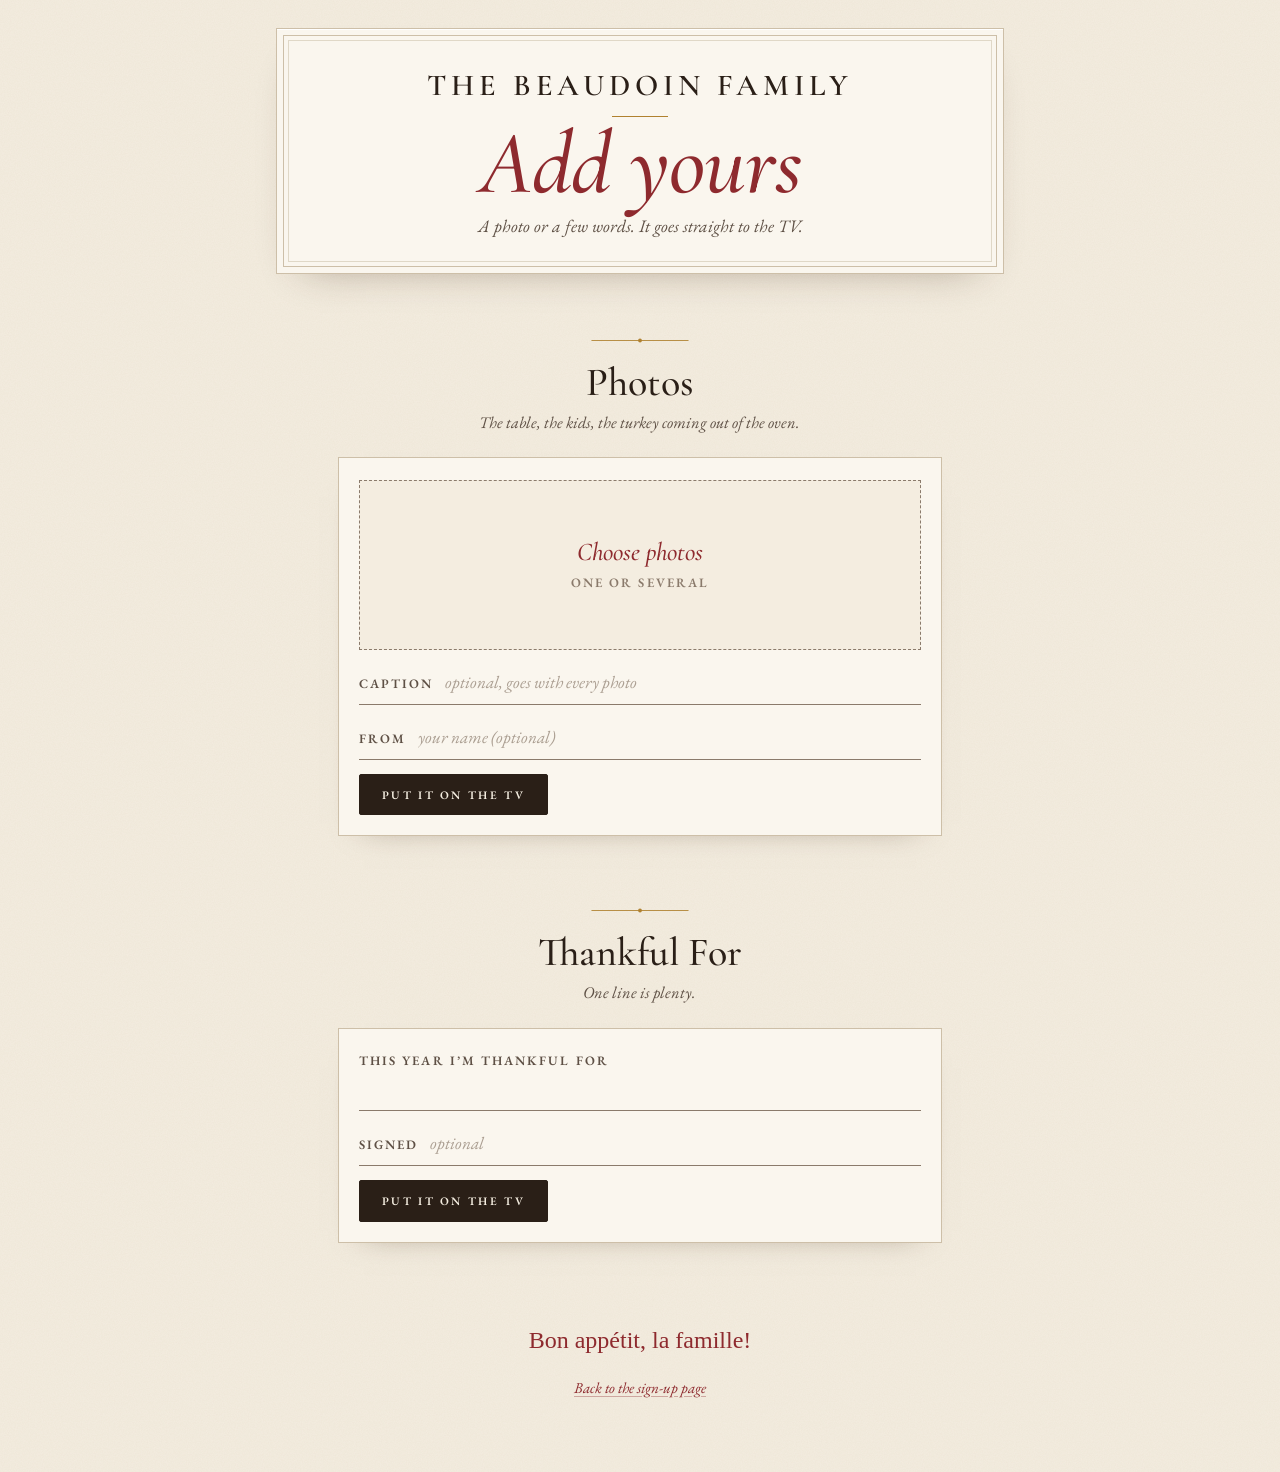
==== add.html @ f59ff9d3 "Add-yours: send several photos at once with progress; picker always resets cleanly after sending Co-" ====
<!doctype html>
<html lang="en">
<head>
<meta charset="utf-8">
<meta name="viewport" content="width=device-width, initial-scale=1, viewport-fit=cover">
<title>Add Yours · Beaudoin Thanksgiving</title>
<meta name="description" content="Add a photo or what you're thankful for. It shows up on the TV.">
<meta name="theme-color" content="#f4ede0">
<meta name="color-scheme" content="light">
<meta name="robots" content="noindex">
<link rel="apple-touch-icon" href="apple-touch-icon.png">
<link rel="icon" href="apple-touch-icon.png" type="image/png">
<link rel="preconnect" href="https://fonts.googleapis.com">
<link rel="preconnect" href="https://fonts.gstatic.com" crossorigin>
<link href="https://fonts.googleapis.com/css2?family=Cormorant+Garamond:ital,wght@0,500;0,600;1,500;1,600&family=EB+Garamond:ital,wght@0,400;0,500;0,600;1,400;1,500&family=Homemade+Apple&display=swap" rel="stylesheet">
<link rel="stylesheet" href="styles.css?v=27">
</head>
<body class="add-page">
<header class="hero">
  <div class="invite">
    <p class="eyebrow">The Beaudoin Family</p>
    <h1>Add yours</h1>
    <p class="where">A photo or a few words. It goes straight to the TV.</p>
  </div>
</header>

<main>
  <section class="block">
    <header class="sec-head">
      <svg class="orn" viewBox="0 0 120 24" aria-hidden="true"><path d="M4 12 H116" stroke="currentColor" stroke-width="1" fill="none"/><circle cx="60" cy="12" r="2.2" fill="currentColor"/></svg>
      <h2>Photos</h2>
      <p class="sub">The table, the kids, the turkey coming out of the oven.</p>
    </header>
    <form id="photoForm" class="sheet" autocomplete="off">
      <label class="pick" id="pick">
        <input type="file" id="pFile" accept="image/*" multiple required>
        <span class="thumbs" id="pThumbs"></span>
        <span class="prompt"><b>Choose photos</b><span class="caps">one or several</span></span>
      </label>
      <p class="pick-note" id="pCount"></p>
      <label class="line"><span class="caps">Caption</span><input id="pCaption" maxlength="100" placeholder="optional, goes with every photo"></label>
      <label class="line"><span class="caps">From</span><input id="pWho" maxlength="40" placeholder="your name (optional)"></label>
      <button class="btn" type="submit" id="pSend">Put it on the TV</button>
    </form>
  </section>

  <section class="block">
    <header class="sec-head">
      <svg class="orn" viewBox="0 0 120 24" aria-hidden="true"><path d="M4 12 H116" stroke="currentColor" stroke-width="1" fill="none"/><circle cx="60" cy="12" r="2.2" fill="currentColor"/></svg>
      <h2>Thankful For</h2>
      <p class="sub">One line is plenty.</p>
    </header>
    <form id="noteForm" class="sheet" autocomplete="off">
      <label class="line tall"><span class="caps">This year I’m thankful for</span><textarea id="tBody" maxlength="140" rows="1" required></textarea></label>
      <label class="line"><span class="caps">Signed</span><input id="tWho" maxlength="40" placeholder="optional"></label>
      <button class="btn" type="submit">Put it on the TV</button>
    </form>
  </section>
</main>

<footer>
  <p class="bon">Bon appétit, la famille!</p>
  <p class="tv-link"><a href="./">Back to the sign-up page</a></p>
</footer>

<div class="thanks-card" id="done" hidden role="dialog" aria-modal="true" aria-labelledby="doneTitle">
  <div class="tc-inner">
    <p class="eyebrow">The Beaudoin Family</p>
    <h2 id="doneTitle">Merci!</h2>
    <div class="tc-photos" id="donePhotos"></div>
    <blockquote id="doneQuote" hidden></blockquote>
    <p class="tc-msg" id="doneMsg"></p>
    <p class="bon">Happy Thanksgiving!</p>
    <button type="button" class="btn" id="doneAgain">Add another</button>
    <a class="tc-back" href="./">Back to the sign-up page</a>
  </div>
</div>
<div id="toast" class="toast" role="status" aria-live="polite"></div>
<script src="config.js?v=27"></script>
<script src="add.js?v=27"></script>
</body>
</html>
---- styles.css ----
/* A printed menu card on Danny & Barb's table: cream paper, brown-black ink, one cranberry accent. */
:root {
  --paper: #f4ede0;
  --paper-2: #ebe1cf;
  --card: #faf6ee;
  --ink: #2a1f17;
  --ink-2: #5e5045;
  --ink-3: #8a7a6b;
  --rule: #cdbfa8;
  --cran: #8e2a2e;
  --ochre: #b0812f;
  --serif: 'EB Garamond', Garamond, 'Times New Roman', serif;
  --display: 'Cormorant Garamond', 'EB Garamond', Garamond, serif;
  color-scheme: light;
}
* { box-sizing: border-box; }
html { scroll-behavior: smooth; scroll-padding-top: 56px; -webkit-text-size-adjust: 100%; }
body {
  margin: 0; color: var(--ink); background-color: var(--paper);
  font: 19px/1.5 var(--serif);
  font-variant-numeric: oldstyle-nums proportional-nums;
  -webkit-font-smoothing: antialiased;
  -webkit-tap-highlight-color: transparent;
  /* paper grain */
  background-image: url("data:image/svg+xml,%3Csvg xmlns='http://www.w3.org/2000/svg' width='220' height='220'%3E%3Cfilter id='n'%3E%3CfeTurbulence type='fractalNoise' baseFrequency='.85' numOctaves='3' stitchTiles='stitch'/%3E%3CfeColorMatrix values='0 0 0 0 .35 0 0 0 0 .25 0 0 0 0 .15 0 0 0 .07 0'/%3E%3C/filter%3E%3Crect width='100%25' height='100%25' filter='url(%23n)'/%3E%3C/svg%3E");
}
button, input, textarea { font: inherit; color: inherit; }
::selection { background: rgba(142,42,46,.18); }
.caps { font-size: .68em; font-weight: 600; letter-spacing: .16em; text-transform: uppercase; font-variant-numeric: lining-nums; }
.sep { color: var(--ochre); margin: 0 .5em; }
.loading { color: var(--ink-3); font-style: italic; }

/* ---------- hero: the invitation ---------- */
.hero { max-width: 760px; margin: 0 auto; padding: 28px 16px 0; text-align: center; }
.invite {
  position: relative; padding: 30px 22px 28px; background: var(--card);
  outline: 1px solid var(--rule); outline-offset: -8px;
  border: 1px solid var(--rule);
  box-shadow: 0 1px 0 #fff inset, 0 18px 40px -28px rgba(60,35,15,.45);
}
.invite::before { content: ''; position: absolute; inset: 11px; border: 1px solid var(--rule); pointer-events: none; opacity: .55; }
.invite { padding-top: 38px; }
#title { cursor: default; -webkit-user-select: none; user-select: none; }
.eyebrow { margin: 0; font: 600 clamp(1.3rem, 5.6vw, 1.9rem)/1.15 var(--display); letter-spacing: .16em; text-transform: uppercase; color: var(--ink); }
.eyebrow::after { content: ''; display: block; width: 56px; height: 1px; margin: 12px auto 6px; background: var(--ochre); }
h1 { margin: -4px 0 4px; font: italic 500 clamp(3.4rem, 15vw, 5.6rem)/1 var(--display); color: var(--cran); letter-spacing: -.01em; }
.when { margin: 0; font-size: 1.12rem; }
.when .nw { white-space: nowrap; }
@media (max-width: 430px) { .when .sep { display: none; } .when .nw { display: block; } }
.where { margin: 0; color: var(--ink-2); font-style: italic; }
.links { margin: 14px 0 0; }
.link { border: 0; background: none; padding: 0; cursor: pointer; color: var(--cran); font-size: .95rem; text-decoration: underline; text-decoration-color: rgba(142,42,46,.35); text-underline-offset: 3px; }
.link:hover { text-decoration-color: var(--cran); }
.countdown { margin: 14px 0 0; font-size: .7rem; letter-spacing: .24em; text-transform: uppercase; color: var(--ink-3); }

/* ---------- the status ---------- */
.status { margin: 34px auto 0; max-width: 640px; }
.headline { margin: 0; font: italic 500 clamp(2.3rem, 9vw, 3.3rem)/1.05 var(--display); color: var(--ink); }
.subline { margin: 6px 0 0; font-size: .74rem; font-weight: 600; letter-spacing: .24em; text-transform: uppercase; color: var(--ink-2); }
.needed { margin: 22px auto 0; max-width: 34em; padding: 12px 4px; border-top: 1px solid var(--rule); border-bottom: 1px solid var(--rule); font-style: italic; font-size: 1.08rem; line-height: 1.55; color: var(--ink-2); }
.needed .caps { font-style: normal; color: var(--cran); margin-right: .7em; }
.needed button { border: 0; background: none; padding: 0; cursor: pointer; font: inherit; color: var(--ink); text-decoration: underline; text-decoration-color: rgba(142,42,46,.35); text-underline-offset: 3px; }
.needed button:hover { color: var(--cran); text-decoration-color: var(--cran); }
.needed.done { color: var(--ink); }
.cards { list-style: none; margin: 22px 0 0; padding: 0; display: flex; flex-wrap: wrap; justify-content: center; gap: 10px; }
.pc { position: relative; flex: 0 0 158px; padding: 12px 16px 10px; background: var(--card); border: 1px solid var(--rule); box-shadow: 0 8px 16px -14px rgba(60,35,15,.6); text-align: center; }
.pc b { display: block; font: italic 500 1.25rem/1.15 var(--display); color: var(--ink); overflow-wrap: anywhere; }
.pc span { display: block; margin-top: 3px; font-size: .6rem; font-weight: 600; letter-spacing: .18em; text-transform: uppercase; color: var(--ink-3); }
.pc.empty { background: transparent; border-style: dashed; border-color: var(--ink-3); box-shadow: none; }
.pc.empty a { text-decoration: none; color: inherit; display: block; }
.pc.empty b { color: var(--cran); }
.status.animate .pc { animation: card-in .5s ease-out both; animation-delay: calc(var(--i) * 70ms + 150ms); }
@keyframes card-in { from { opacity: 0; transform: translateY(6px); } }
@media (max-width: 520px) { .pc { flex-basis: calc(50% - 5px); } }

/* ---------- nav ---------- */
.jump { position: sticky; top: 0; z-index: 20; display: flex; justify-content: center; gap: clamp(14px, 5vw, 34px); margin-top: 28px; padding: 12px 16px;
  background: rgba(244,237,224,.94); backdrop-filter: blur(6px); -webkit-backdrop-filter: blur(6px);
  border-top: 1px solid var(--rule); border-bottom: 1px solid var(--rule); }
.jump a { color: var(--ink); text-decoration: none; font-size: .7rem; font-weight: 600; letter-spacing: .2em; text-transform: uppercase; }
.jump a:hover { color: var(--cran); }

/* ---------- sections ---------- */
main { max-width: 640px; margin: 0 auto; padding: 0 18px; }
.block { padding: 56px 0 8px; }
.sec-head { text-align: center; margin-bottom: 22px; }
.orn { display: block; width: 104px; height: 21px; margin: 0 auto 10px; color: var(--ochre); }
h2 { margin: 0; font: 500 2.5rem/1.05 var(--display); color: var(--ink); }
.sub { margin: 8px auto 0; max-width: 28em; color: var(--ink-2); font-style: italic; font-size: 1.02rem; }
.pan-note { margin: 0 0 8px; padding: 12px 0; border-top: 1px solid var(--rule); border-bottom: 1px solid var(--rule); font-size: .95rem; color: var(--ink-2); text-align: center; }
.pan-note .caps { color: var(--cran); margin-right: .5em; }

/* fresh ink: something that just changed fades in */
.fresh { animation: ink 2.4s ease-out; }
@keyframes ink { 0% { background: rgba(176,129,47,.28); } 100% { background: transparent; } }
.dish-row.fresh .who, .pc.fresh b { animation: inkText 1.2s ease-out; }
@keyframes inkText { from { opacity: 0; filter: blur(2px); } to { opacity: 1; filter: none; } }
@media (prefers-reduced-motion: reduce) { .fresh, .dish-row.fresh .who, .pc.fresh b { animation: none; } }

/* ---------- the menu ---------- */
.course { margin-top: 34px; }
.course-head { display: flex; align-items: center; gap: 14px; margin-bottom: 4px; }
.course-head::before, .course-head::after { content: ''; flex: 1; height: 1px; background: var(--rule); }
.course-head h3 { margin: 0; font-size: .78rem; font-weight: 600; letter-spacing: .26em; text-transform: uppercase; color: var(--cran); white-space: nowrap; }
.course-sub { margin: 0 0 6px; text-align: center; font-style: italic; color: var(--ink-3); font-size: .95rem; }
.dishes { list-style: none; margin: 0; padding: 0; }
/* each row: [dish name][dotted leader][who + count]; the hint sits under the dish name */
.dish-row { display: grid; grid-template-columns: fit-content(62%) minmax(18px, 1fr) fit-content(58%); column-gap: 8px; align-items: baseline; grid-template-rows: auto 1fr;
  width: 100%; padding: 11px 2px; border: 0; background: none; text-align: left; cursor: pointer; border-bottom: 1px solid rgba(205,191,168,.45); }
.dishes li:last-child .dish-row { border-bottom: 0; }
.dish-row .nm { grid-column: 1; grid-row: 1; font-weight: 500; font-size: 1.12rem; line-height: 1.25; transition: color .15s; }
.dish-row:hover .nm, .dish-row:focus-visible .nm { color: var(--cran); }
.dish-row .lead { grid-column: 2; grid-row: 1; align-self: baseline; border-bottom: 1.5px dotted var(--rule); transform: translateY(-5px); }
.dish-row .st { grid-column: 3; grid-row: 1 / span 2; text-align: right; }
.dish-row .who { display: block; font-style: italic; font-size: .98rem; line-height: 1.3; color: var(--ink); }
.dish-row .who .p { white-space: nowrap; }
.dish-row .who .x2 { margin-left: .25em; font-style: normal; font-size: .82em; color: var(--ochre); font-variant-numeric: lining-nums; }
.dish-row .who.add { font-style: italic; color: var(--cran); text-decoration: underline; text-decoration-color: rgba(142,42,46,.35); text-underline-offset: 3px; }
.dish-row .who.open { font-style: normal; font-size: .68rem; font-weight: 600; letter-spacing: .18em; text-transform: uppercase; color: var(--cran); }
.dish-row .hint { grid-column: 1 / 3; grid-row: 2; align-self: start; color: var(--ink-3); font-style: italic; font-size: .88rem; line-height: 1.3; }
.dish-row .n { display: block; font-size: .64rem; font-weight: 600; letter-spacing: .16em; text-transform: uppercase; color: var(--ink-3); font-variant-numeric: lining-nums; }
.dish-row.full .n { color: var(--ochre); }
.dish-row.host { cursor: default; }
.add-other { display: block; margin: 10px auto 0; border: 0; background: none; cursor: pointer; color: var(--ink-2); font-style: italic; font-size: .98rem; text-decoration: underline; text-decoration-color: var(--rule); text-underline-offset: 3px; }
.add-other:hover { color: var(--cran); text-decoration-color: var(--cran); }

/* ---------- guests ---------- */
.total { margin: 0 0 10px; text-align: center; font-size: 1.15rem; }
.total i { color: var(--ink-2); }
.ledger { list-style: none; margin: 0 0 26px; padding: 0; border-top: 1px solid var(--ink); }
.ledger li { border-bottom: 1px solid var(--rule); }
.ledger button { width: 100%; display: flex; align-items: baseline; gap: 12px; padding: 10px 2px; border: 0; background: none; text-align: left; cursor: pointer; }
.ledger .fam { flex: 1; min-width: 0; font-size: 1.08rem; }
.ledger .fam small { display: block; font-style: italic; color: var(--ink-3); font-size: .88rem; }
.ledger .cnt { color: var(--ink-2); font-size: .95rem; white-space: nowrap; }
.ledger button:hover .fam { color: var(--cran); }

/* ---------- forms as a filled-in card ---------- */
.sheet { display: grid; gap: 14px; padding: 22px 20px 20px; background: var(--card); border: 1px solid var(--rule); box-shadow: 0 14px 30px -26px rgba(60,35,15,.5); }
.line { display: flex; align-items: baseline; gap: 12px; border-bottom: 1px solid var(--ink-3); padding-bottom: 2px; }
.line .caps { flex: none; color: var(--ink-2); }
.line.tall { flex-direction: column; gap: 2px; align-items: stretch; }
.line input, .line textarea { flex: 1; min-width: 0; border: 0; background: transparent; padding: 6px 0; font-size: 1.08rem; outline: 0; }
.line textarea { resize: none; line-height: 1.4; font-style: italic; height: auto; overflow: hidden; }
.line:focus-within { border-bottom-color: var(--cran); }
.line:focus-within .caps { color: var(--cran); }
::placeholder { color: var(--ink-3); opacity: .7; font-style: italic; }
.counts { display: flex; gap: 10px 28px; flex-wrap: wrap; }
.stepper { display: flex; align-items: center; gap: 10px; }
.stepper .caps { color: var(--ink-2); width: 5.6em; }
.stepper button { width: 32px; height: 32px; border-radius: 50%; border: 1px solid var(--ink-3); background: transparent; cursor: pointer; font-size: 1.05rem; line-height: 1; color: var(--ink); }
.stepper button:active { background: var(--paper-2); }
.stepper.qty { padding: 2px 0 4px; border-bottom: 1px solid var(--ink-3); }
.stepper.qty .caps { width: auto; white-space: nowrap; margin-right: 6px; }
.stepper output { min-width: 1.4em; text-align: center; font-size: 1.25rem; font-variant-numeric: lining-nums; }
.btn { justify-self: start; display: inline-flex; align-items: center; justify-content: center; padding: 11px 22px; border: 1px solid var(--ink); border-radius: 2px; background: var(--ink); color: var(--paper); cursor: pointer;
  font-size: .72rem; font-weight: 600; letter-spacing: .2em; text-transform: uppercase; text-decoration: none; transition: background .15s, border-color .15s; }
.btn:hover { background: var(--cran); border-color: var(--cran); }
.btn.ghost { background: transparent; color: var(--ink); }
.btn.ghost:hover { background: var(--paper-2); }
.btn.warn { background: transparent; color: var(--cran); border-color: var(--cran); }

/* ---------- thankful ---------- */
.quotes { margin-bottom: 26px; }
.quotes .empty { text-align: center; font-style: italic; color: var(--ink-3); margin: 0; }
.quote { position: relative; margin: 0; padding: 18px 8px 18px; text-align: center; }
.quote + .quote::before { content: '❧'; position: absolute; top: -12px; left: 50%; transform: translateX(-50%); color: var(--ochre); font-size: 1rem; }
.quote p { margin: 0; font: italic 500 1.55rem/1.25 var(--display); color: var(--ink); }
.quote p::before { content: '“'; color: var(--cran); }
.quote p::after { content: '”'; color: var(--cran); }
.quote cite { display: block; margin-top: 6px; font-style: normal; font-size: .66rem; font-weight: 600; letter-spacing: .2em; text-transform: uppercase; color: var(--ink-3); }
.quote .x { border: 0; background: none; cursor: pointer; color: var(--ink-3); font-size: .7rem; letter-spacing: .14em; text-transform: uppercase; text-decoration: underline; margin-left: 8px; }

/* ---------- forecast ---------- */
.live { display: flex; align-items: center; justify-content: center; gap: 8px; margin: -6px 0 16px; font-size: .64rem; font-weight: 600; letter-spacing: .18em; text-transform: uppercase; color: var(--cran); font-variant-numeric: lining-nums; }
.live[hidden] { display: none; }
.live .dot { position: relative; width: 7px; height: 7px; border-radius: 50%; background: var(--cran); }
.live .dot::after { content: ''; position: absolute; inset: -4px; border-radius: 50%; border: 1.5px solid var(--cran); animation: ping 2s ease-out infinite; }
@keyframes ping { from { transform: scale(.4); opacity: .9; } to { transform: scale(1.6); opacity: 0; } }
@media (prefers-reduced-motion: reduce) { .live .dot::after { animation: none; opacity: 0; } }
.live b { font-weight: 600; color: var(--ink-3); }
.weather { margin: 0 auto; max-width: 30em; text-align: center; font: 500 1.6rem/1.3 var(--display); }
.weather em { display: block; margin-top: 10px; font: italic 400 1.05rem var(--serif); color: var(--ink-2); }
.weather small { display: block; margin-top: 8px; font: .66rem var(--serif); font-weight: 600; letter-spacing: .18em; text-transform: uppercase; color: var(--ink-3); }

/* ---------- footer ---------- */
footer { text-align: center; padding: 64px 16px 72px; }
.bon { margin: 6px 0 14px; font: 1.5rem/1.6 'Homemade Apple', cursive; color: var(--cran); }
footer .small { color: var(--ink-3); margin: 0; }
.tv-link { margin: 18px 0 0; font-style: italic; color: var(--ink-3); font-size: .95rem; }
.tv-link a { color: var(--cran); text-decoration-color: rgba(142,42,46,.35); text-underline-offset: 3px; }

/* ---------- dialog ---------- */
dialog { width: min(440px, calc(100% - 28px)); max-height: calc(100dvh - 40px); padding: 0; border: 1px solid var(--rule); border-radius: 2px; background: var(--card); color: var(--ink);
  outline: 1px solid var(--rule); outline-offset: -7px; box-shadow: 0 30px 70px -20px rgba(40,22,10,.5); }
dialog[open] { animation: rise .25s ease-out; }
dialog.morphing { animation: none; }
@keyframes rise { from { opacity: 0; transform: translateY(8px); } }
dialog::backdrop { background: rgba(42,31,23,.42); }
dialog form { padding: 26px 24px 22px; }
dialog h3 { margin: 0 0 4px; font: 500 2rem/1.1 var(--display); text-align: center; }
.dlg-note { margin: 0 0 16px; text-align: center; font-style: italic; color: var(--ink-2); font-size: .98rem; }
.dlg-who { list-style: none; margin: 0 0 18px; padding: 0; border-top: 1px solid var(--rule); }
.dlg-who li { border-bottom: 1px solid var(--rule); }
.dlg-who button { width: 100%; display: flex; gap: 10px; align-items: baseline; padding: 9px 2px; border: 0; background: none; text-align: left; cursor: pointer; }
.dlg-who b { font-weight: 500; }
.dlg-who i { color: var(--ink-3); flex: 1; }
.dlg-who .edit { font-size: .64rem; font-weight: 600; letter-spacing: .16em; text-transform: uppercase; color: var(--cran); }
.dlg-fields { display: grid; gap: 14px; margin-bottom: 8px; }
.check { display: flex; gap: 10px; align-items: center; font-style: italic; color: var(--ink-2); }
.check input { width: 18px; height: 18px; accent-color: var(--cran); }
.dlg-actions { display: flex; flex-direction: column-reverse; gap: 8px; margin-top: 20px; }
.dlg-actions .btn { width: 100%; }
.dlg-actions .btn.ghost { border-color: transparent; color: var(--ink-2); }
.dlg-actions .btn.ghost:hover { background: transparent; color: var(--ink); }
.cal-opts { display: grid; gap: 10px; }
.cal-opts .btn { justify-self: stretch; }

/* ---------- toast + full house ---------- */
.toast { position: fixed; z-index: 50; left: 50%; bottom: 22px; transform: translate(-50%, 16px); opacity: 0; pointer-events: none; max-width: calc(100% - 32px);
  padding: 11px 18px; background: var(--ink); color: var(--paper); border-radius: 2px; font-style: italic; font-size: 1rem; text-align: center; transition: .25s; }
.toast.show { opacity: 1; transform: translate(-50%, 0); }
.fullhouse { position: fixed; z-index: 60; left: 50%; top: 18px; width: max-content; max-width: calc(100% - 32px); transform: translate(-50%, -160%); visibility: hidden;
  padding: 16px 26px; text-align: center; background: var(--card); border: 1px solid var(--rule); outline: 1px solid var(--rule); outline-offset: -6px; box-shadow: 0 24px 50px -20px rgba(40,22,10,.45);
  transition: transform .6s cubic-bezier(.3,1.3,.5,1), visibility .6s; cursor: pointer; }
.fullhouse.show { transform: translate(-50%, 0); visibility: visible; }
.fullhouse b { display: block; font: italic 500 1.7rem var(--display); color: var(--cran); }
.fullhouse span { font-style: italic; color: var(--ink-2); font-size: .95rem; }

@media (prefers-reduced-motion: reduce) {
  html { scroll-behavior: auto; }
}
@media (min-width: 720px) {
  .when { font-size: 1.3rem; }
  .where { font-size: 1.1rem; }
  .invite { padding: 40px 40px 34px; }
}
@media (max-width: 420px) {
  body { font-size: 18px; }
  .invite { padding: 26px 16px 24px; }
  h2 { font-size: 2.2rem; }
}

/* ---------- "add yours" page ---------- */
.pick { position: relative; display: flex; align-items: center; justify-content: center; min-height: 170px; border: 1.5px dashed var(--ink-3); background: var(--paper); cursor: pointer; overflow: hidden; text-align: center; }
.pick input { position: absolute; inset: 0; opacity: 0; cursor: pointer; }
.pick .thumbs { display: none; }
.pick.has { min-height: 0; align-items: stretch; }
.pick.has .prompt { display: none; }
.pick.has .thumbs { display: grid; width: 100%; grid-template-columns: repeat(3, 1fr); gap: 6px; padding: 8px; }
.pick .thumbs img { display: block; width: 100%; aspect-ratio: 1; object-fit: cover; background: var(--paper-2); }
.pick .thumbs.one { grid-template-columns: 1fr; }
.pick .thumbs.one img { aspect-ratio: auto; max-height: 340px; object-fit: contain; }
.pick-note { margin: -6px 0 0; font-style: italic; font-size: .9rem; color: var(--ink-3); text-align: center; }
.pick-note:empty { display: none; }
.pick b { display: block; font: italic 500 1.6rem var(--display); color: var(--cran); }
.pick .caps { color: var(--ink-3); }
.btn:disabled { opacity: .6; cursor: default; }

/* ---------- live presence on the menu ---------- */
.dish-row .looking { grid-column: 1 / -1; grid-row: 3; margin-top: 2px; font-style: italic; font-size: .86rem; color: var(--ochre); animation: breathe 1.6s ease-in-out infinite; }
@keyframes breathe { 50% { opacity: .45; } }
@media (prefers-reduced-motion: reduce) { .dish-row .looking { animation: none; } }

/* ---------- smooth transitions between the menu and the sign-up box ---------- */
::view-transition-group(card) { animation-duration: .42s; animation-timing-function: cubic-bezier(.3,.9,.3,1); overflow: clip; background: var(--card); box-shadow: 0 18px 40px -20px rgba(40,22,10,.45); }
::view-transition-old(card), ::view-transition-new(card) { height: auto; width: 100%; }
::view-transition-old(card) { animation: vt-out .14s ease both; }
::view-transition-new(card) { animation: vt-in .2s ease .1s both; }
::view-transition-old(root), ::view-transition-new(root) { animation-duration: .3s; }
@keyframes vt-out { to { opacity: 0; } }
@keyframes vt-in { from { opacity: 0; } }

/* "Merci!" confirmation card on the add page */
.thanks-card { position: fixed; inset: 0; z-index: 70; display: grid; place-items: center; padding: 20px; background: rgba(42,31,23,.42); opacity: 0; transition: opacity .3s; }
.thanks-card[hidden] { display: none; }
.thanks-card.show { opacity: 1; }
.tc-inner { width: min(420px, 100%); max-height: calc(100dvh - 40px); overflow: auto; padding: 30px 24px 22px; text-align: center; background: var(--card); border: 1px solid var(--rule); outline: 1px solid var(--rule); outline-offset: -8px;
  box-shadow: 0 30px 70px -20px rgba(40,22,10,.5); transform: translateY(10px) scale(.98); transition: transform .4s cubic-bezier(.3,1.3,.5,1); }
.thanks-card.show .tc-inner { transform: none; }
.tc-inner .eyebrow { font-size: 1rem; }
.tc-inner h2 { margin: 10px 0 14px; font: italic 500 2.4rem/1.1 var(--display); color: var(--cran); }
.tc-photos { display: grid; gap: 10px; }
.tc-photos.n0 { display: none; }
.tc-photos.n2, .tc-photos.n3, .tc-photos.n4 { grid-template-columns: 1fr 1fr; }
.tc-photos img { display: block; width: 100%; max-height: 40vh; object-fit: contain; background: #fffdf8; padding: 5px; border: 1px solid var(--rule); box-shadow: 0 10px 20px -14px rgba(60,35,15,.6); transform: rotate(-1.2deg); }
.tc-photos:not(.n1) img { aspect-ratio: 1; object-fit: cover; max-height: none; }
.tc-photos img:nth-child(2n) { transform: rotate(1.4deg); }
.tc-inner blockquote[hidden] { display: none; }
.tc-inner blockquote { margin: 0; font: italic 500 1.5rem/1.25 var(--display); }
.tc-inner blockquote::before { content: '“'; color: var(--cran); }
.tc-inner blockquote::after { content: '”'; color: var(--cran); }
.tc-msg { margin: 16px 0 0; color: var(--ink-2); font-style: italic; }
.tc-inner .bon { margin: 10px 0 18px; font-size: 1.35rem; }
.tc-inner .btn { width: 100%; }
.tc-back { display: inline-block; margin-top: 14px; color: var(--ink-2); font-style: italic; font-size: .95rem; text-decoration-color: var(--rule); text-underline-offset: 3px; }
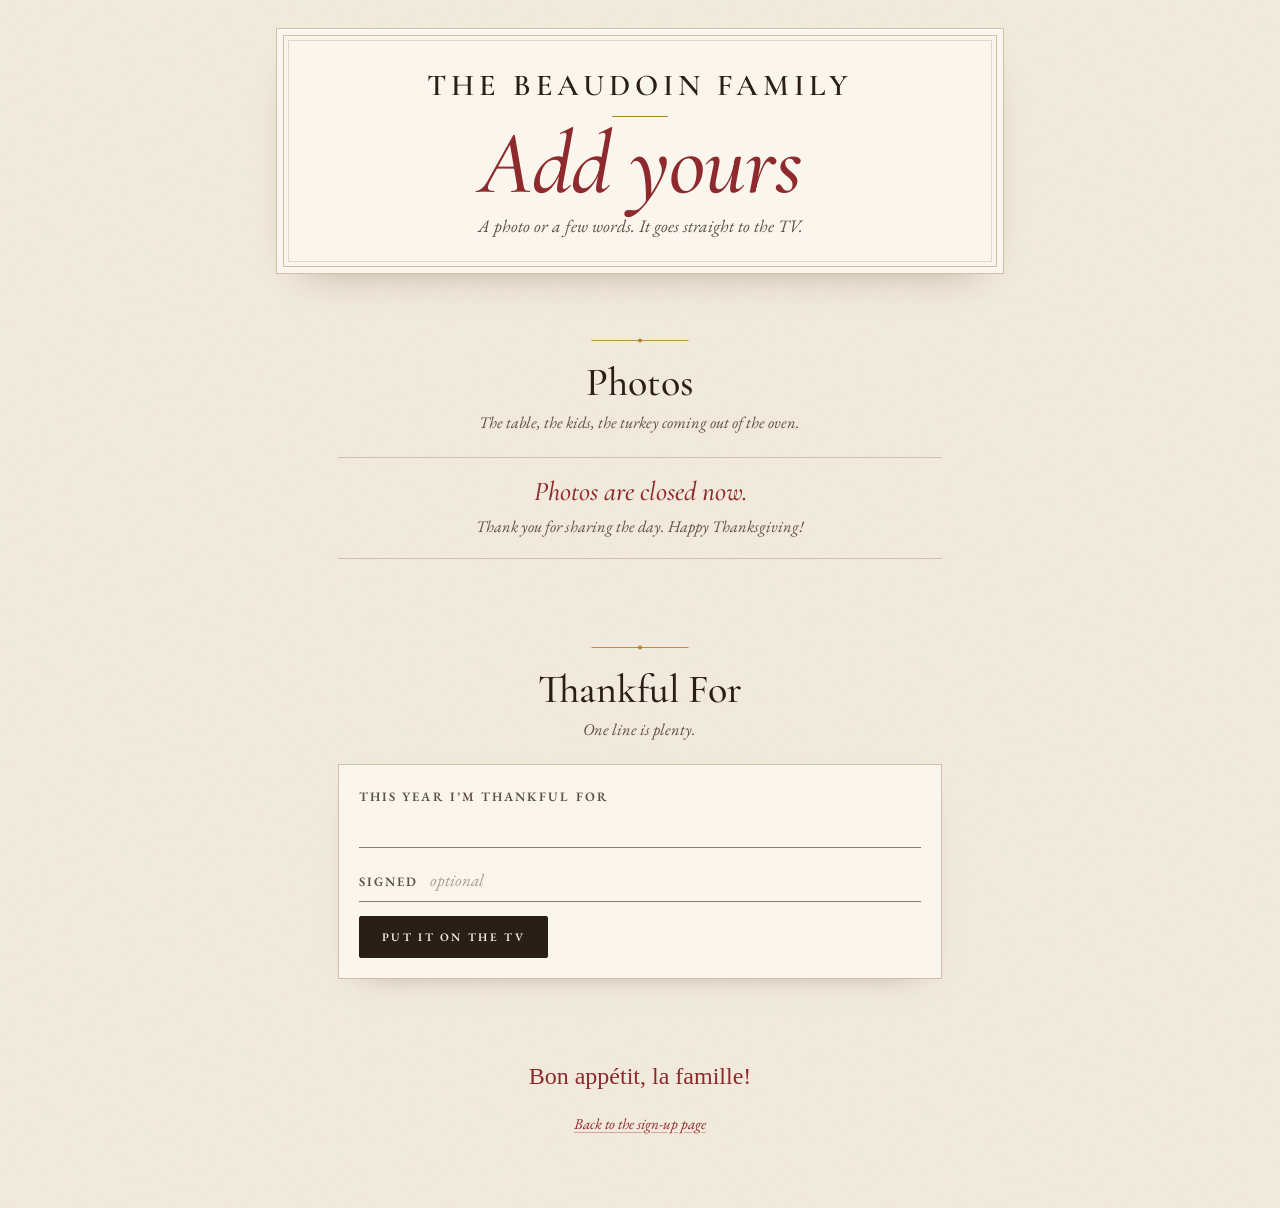
==== commit b2f4c51d: "Quiet 'Add yours' line in the invitation; TV mode is just invitation, guests, photos and notes; phot" ====
--- a/add.html
+++ b/add.html
@@ -13,7 +13,7 @@
 <link rel="preconnect" href="https://fonts.googleapis.com">
 <link rel="preconnect" href="https://fonts.gstatic.com" crossorigin>
 <link href="https://fonts.googleapis.com/css2?family=Cormorant+Garamond:ital,wght@0,500;0,600;1,500;1,600&family=EB+Garamond:ital,wght@0,400;0,500;0,600;1,400;1,500&family=Homemade+Apple&display=swap" rel="stylesheet">
-<link rel="stylesheet" href="styles.css?v=27">
+<link rel="stylesheet" href="styles.css?v=31">
 </head>
 <body class="add-page">
 <header class="hero">
@@ -25,12 +25,17 @@
 </header>
 
 <main>
+  <section class="block closed" id="closed" hidden>
+    <p class="closed-msg">Posting is closed right now.</p>
+    <p class="sub">Thank you for being part of the day. Happy Thanksgiving!</p>
+  </section>
   <section class="block">
     <header class="sec-head">
       <svg class="orn" viewBox="0 0 120 24" aria-hidden="true"><path d="M4 12 H116" stroke="currentColor" stroke-width="1" fill="none"/><circle cx="60" cy="12" r="2.2" fill="currentColor"/></svg>
       <h2>Photos</h2>
       <p class="sub">The table, the kids, the turkey coming out of the oven.</p>
     </header>
+    <div class="photo-soon" id="photoSoon" hidden></div>
     <form id="photoForm" class="sheet" autocomplete="off">
       <label class="pick" id="pick">
         <input type="file" id="pFile" accept="image/*" multiple required>
@@ -56,6 +61,13 @@
       <button class="btn" type="submit">Put it on the TV</button>
     </form>
   </section>
+  <section class="block mine" id="mine" hidden>
+    <header class="sec-head">
+      <h2>Sent from this phone</h2>
+      <p class="sub">Posted something by accident? Remove it here and it comes off the TV.</p>
+    </header>
+    <ul class="mine-list" id="mineList"></ul>
+  </section>
 </main>
 
 <footer>
@@ -76,7 +88,7 @@
   </div>
 </div>
 <div id="toast" class="toast" role="status" aria-live="polite"></div>
-<script src="config.js?v=27"></script>
-<script src="add.js?v=27"></script>
+<script src="config.js?v=28"></script>
+<script src="add.js?v=31"></script>
 </body>
 </html>
--- a/styles.css
+++ b/styles.css
@@ -51,6 +51,10 @@
 .links { margin: 14px 0 0; }
 .link { border: 0; background: none; padding: 0; cursor: pointer; color: var(--cran); font-size: .95rem; text-decoration: underline; text-decoration-color: rgba(142,42,46,.35); text-underline-offset: 3px; }
 .link:hover { text-decoration-color: var(--cran); }
+.share-line { margin: 12px auto 0; max-width: 30em; font-style: italic; font-size: .92rem; line-height: 1.45; color: var(--ink-3); }
+.share-line a { color: var(--cran); text-decoration-color: rgba(142,42,46,.35); text-underline-offset: 3px; white-space: nowrap; }
+.share-line.today { font-size: 1.05rem; color: var(--ink-2); }
+.share-line[hidden] { display: none; }
 .countdown { margin: 14px 0 0; font-size: .7rem; letter-spacing: .24em; text-transform: uppercase; color: var(--ink-3); }
 
 /* ---------- the status ---------- */
@@ -294,3 +298,40 @@
 .tc-inner .bon { margin: 10px 0 18px; font-size: 1.35rem; }
 .tc-inner .btn { width: 100%; }
 .tc-back { display: inline-block; margin-top: 14px; color: var(--ink-2); font-style: italic; font-size: .95rem; text-decoration-color: var(--rule); text-underline-offset: 3px; }
+
+/* "Sent from this phone" */
+.mine-list { list-style: none; margin: 0; padding: 0; display: grid; grid-template-columns: repeat(auto-fill, minmax(140px, 1fr)); gap: 12px; }
+.mine-list li { display: flex; flex-direction: column; align-items: center; gap: 6px; padding: 8px; background: var(--card); border: 1px solid var(--rule); }
+.mine-list img { display: block; width: 100%; aspect-ratio: 1; object-fit: cover; background: var(--paper-2); }
+.mine-list .q { font: italic 500 1.1rem/1.25 var(--display); text-align: center; padding: 10px 4px; }
+.mine-list .link { font-size: .9rem; }
+.mine[hidden] { display: none; }
+
+/* ---------- hosts' page ---------- */
+.admin-photos { list-style: none; margin: 0; padding: 0; display: grid; grid-template-columns: repeat(auto-fill, minmax(150px, 1fr)); gap: 12px; }
+.admin-photos li, .admin-notes li { display: flex; flex-direction: column; gap: 8px; padding: 8px; background: var(--card); border: 1px solid var(--rule); }
+.admin-photos img { display: block; width: 100%; aspect-ratio: 1; object-fit: cover; background: var(--paper-2); }
+.admin-photos p, .admin-notes p { margin: 0; display: flex; flex-direction: column; gap: 2px; font-size: .95rem; }
+.acts { display: grid; grid-template-columns: 1fr; gap: 6px; }
+.admin-notes .acts { grid-template-columns: 1fr 1fr; }
+.acts .btn { width: 100%; padding: 8px 6px; letter-spacing: .12em; }
+.acts .btn.ghost { border-color: var(--rule); }
+.posting { text-align: center; display: grid; gap: 12px; justify-items: center; }
+.posting p { margin: 0; font-size: 1.1rem; }
+.blocked { margin-top: 26px; }
+.blocked h3 { text-align: center; color: var(--ink-2); margin-bottom: 8px; }
+.blocked ul { list-style: none; margin: 0; padding: 0; border-top: 1px solid var(--rule); }
+.blocked li { display: flex; justify-content: space-between; align-items: baseline; padding: 10px 2px; border-bottom: 1px solid var(--rule); font-style: italic; color: var(--ink-2); }
+.closed { text-align: center; }
+.closed-msg { margin: 0; font: italic 500 2rem var(--display); color: var(--cran); }
+.closed[hidden] { display: none; }
+body.is-closed main > .block:not(#closed):not(#mine) { display: none; }
+.admin-notes { list-style: none; margin: 0; padding: 0; display: grid; gap: 10px; }
+.admin-notes i { font: italic 500 1.2rem/1.3 var(--display); }
+.admin-foot { margin: 40px 0 60px; text-align: center; font-style: italic; color: var(--ink-3); }
+
+/* photo window message */
+.photo-soon { text-align: center; padding: 18px 12px; border-top: 1px solid var(--rule); border-bottom: 1px solid var(--rule); margin-bottom: 14px; }
+.photo-soon .soon-big { margin: 0; font: italic 500 1.7rem/1.2 var(--display); color: var(--cran); }
+.photo-soon .sub { margin-top: 6px; }
+.photo-soon[hidden], #photoForm[hidden] { display: none; }
